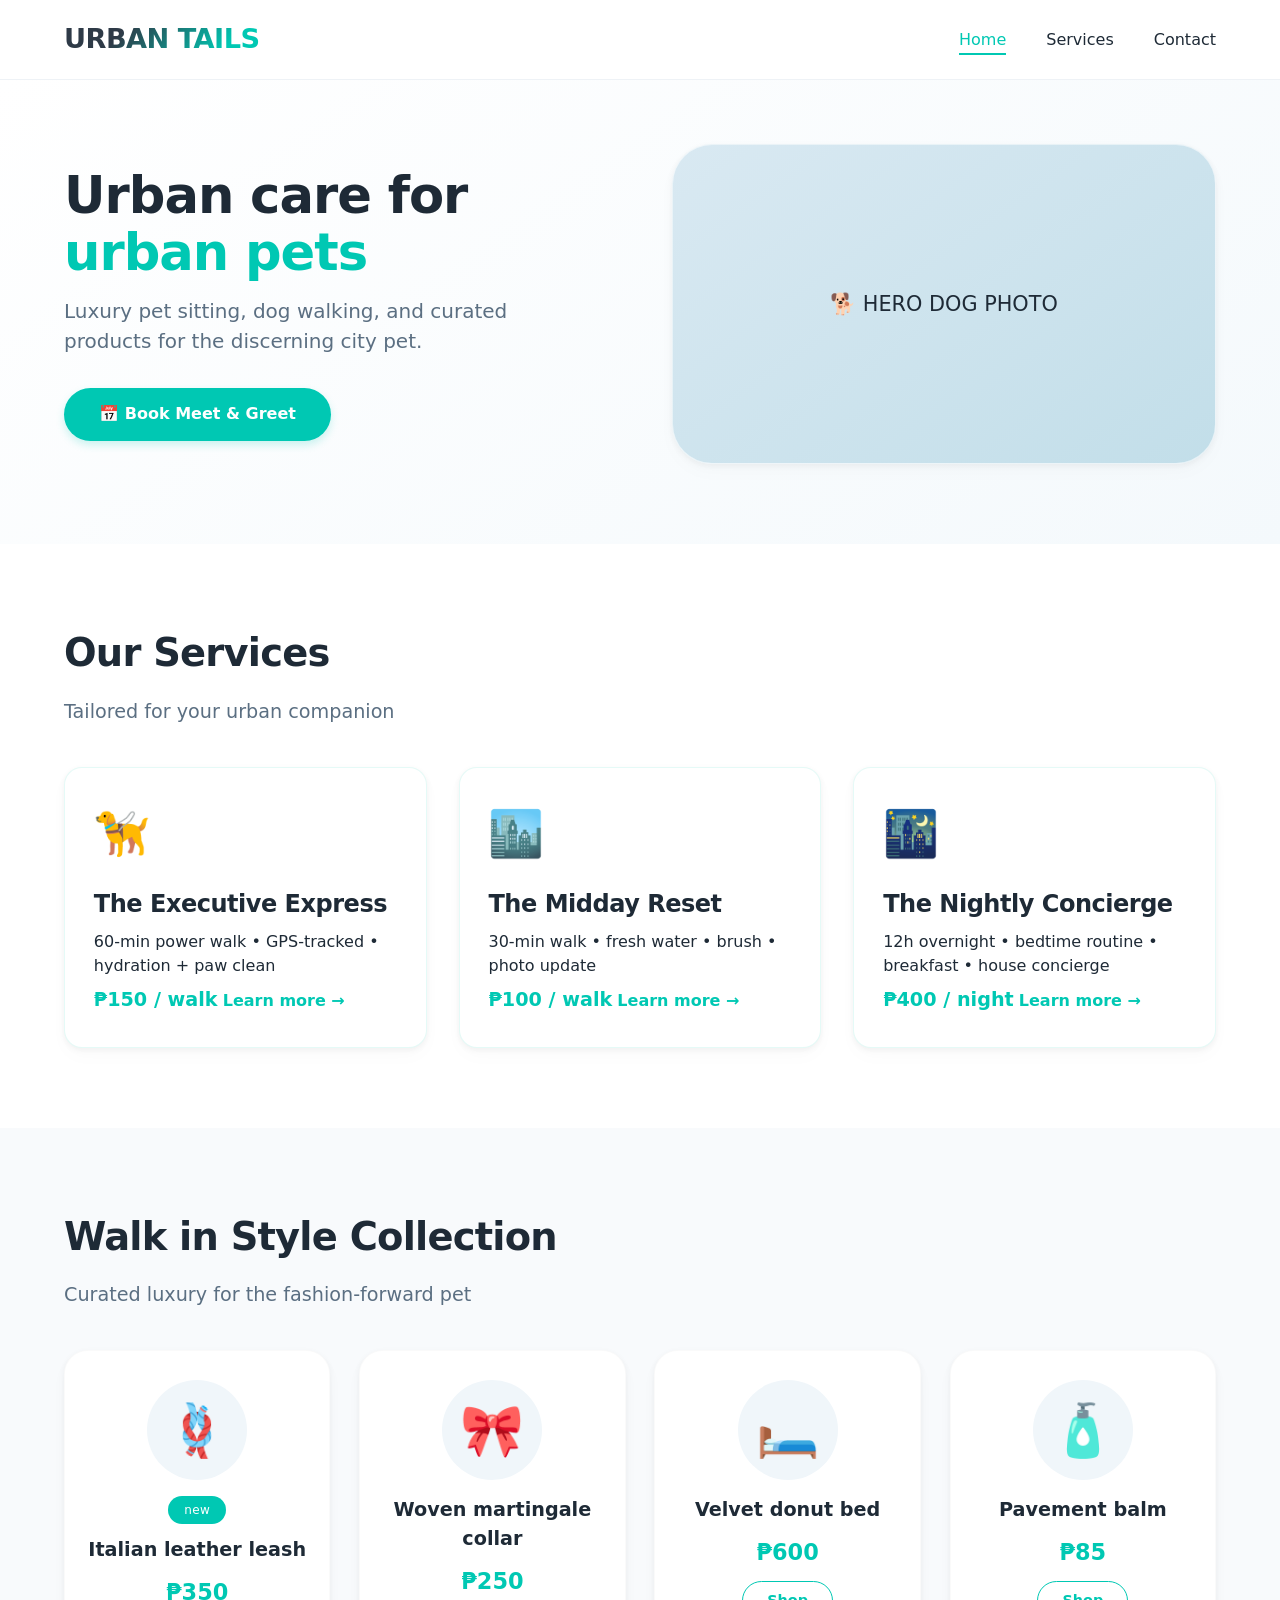
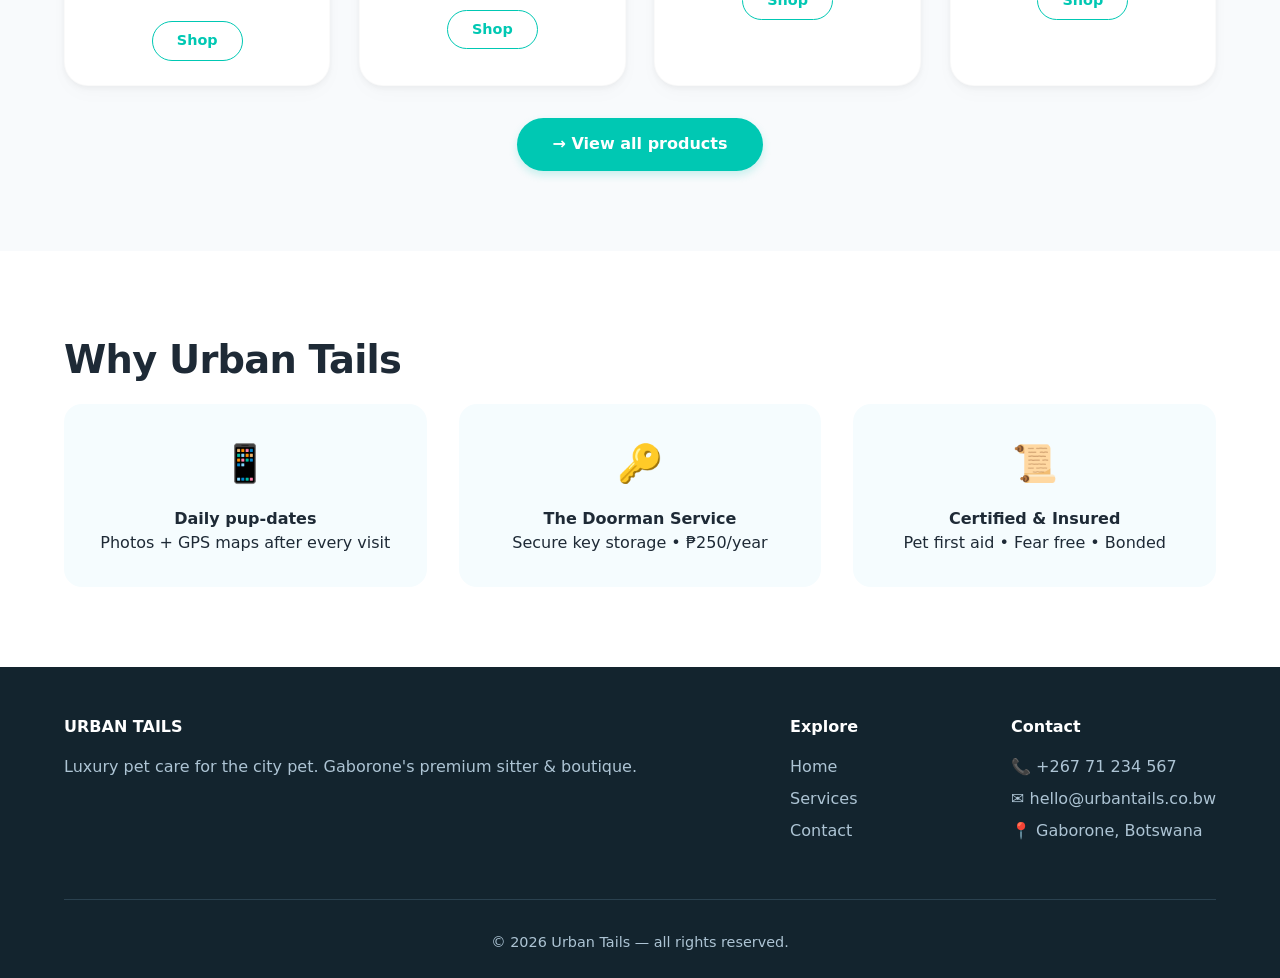
==== index.html @ a9adf1b3 "update files" ====
<!DOCTYPE html>
<html lang="en">
<head>
    <meta charset="UTF-8">
    <meta name="viewport" content="width=device-width, initial-scale=1.0">
    <title>Urban Tails - Luxury Pet Care Gaborone</title>
    <link rel="stylesheet" href="style.css">
</head>
<body>
    <!-- NAVIGATION -->
    <nav class="navbar">
        <div class="container nav-flex">
            <div class="logo">URBAN TAILS</div>
            <ul class="nav-links">
                <li><a href="index.html" class="active">Home</a></li>
                <li><a href="services.html">Services</a></li>
                <li><a href="contact.html">Contact</a></li>
            </ul>
        </div>
    </nav>

    <!-- HERO SECTION -->
    <section class="hero">
        <div class="container hero-flex">
            <div class="hero-text">
                <h1>Urban care for <span class="accent">urban pets</span></h1>
                <p>Luxury pet sitting, dog walking, and curated products for the discerning city pet.</p>
                <a href="contact.html" class="btn">📅 Book Meet & Greet</a>
            </div>
            <div class="hero-image">
                <!-- PLACEHOLDER: Replace with your hero-dog.jpg -->
                <div class="image-placeholder">🐕 HERO DOG PHOTO</div>
            </div>
        </div>
    </section>

    <!-- SERVICES PREVIEW -->
    <section class="services" id="services">
        <div class="container">
            <h2>Our Services</h2>
            <p class="section-sub">Tailored for your urban companion</p>
            
            <div class="services-flex">
                <!-- Service 1 -->
                <div class="service-card">
                    <div class="service-icon">🦮</div>
                    <h3>The Executive Express</h3>
                    <p>60-min power walk • GPS-tracked • hydration + paw clean</p>
                    <div class="price">₱150 / walk</div>
                    <a href="services.html" class="card-link">Learn more →</a>
                </div>
                
                <!-- Service 2 -->
                <div class="service-card">
                    <div class="service-icon">🏙️</div>
                    <h3>The Midday Reset</h3>
                    <p>30-min walk • fresh water • brush • photo update</p>
                    <div class="price">₱100 / walk</div>
                    <a href="services.html" class="card-link">Learn more →</a>
                </div>
                
                <!-- Service 3 -->
                <div class="service-card">
                    <div class="service-icon">🌃</div>
                    <h3>The Nightly Concierge</h3>
                    <p>12h overnight • bedtime routine • breakfast • house concierge</p>
                    <div class="price">₱400 / night</div>
                    <a href="services.html" class="card-link">Learn more →</a>
                </div>
            </div>
        </div>
    </section>

    <!-- BOUTIQUE PREVIEW -->
    <section class="boutique-preview">
        <div class="container">
            <h2>Walk in Style Collection</h2>
            <p class="section-sub">Curated luxury for the fashion-forward pet</p>
            
            <div class="product-grid">
                <!-- Product 1 -->
                <div class="product-item">
                    <div class="product-emoji">🪢</div>
                    <span class="badge">new</span>
                    <h4>Italian leather leash</h4>
                    <div class="product-price">₱350</div>
                    <a href="contact.html" class="btn-outline btn-small">Shop</a>
                </div>
                
                <!-- Product 2 -->
                <div class="product-item">
                    <div class="product-emoji">🎀</div>
                    <h4>Woven martingale collar</h4>
                    <div class="product-price">₱250</div>
                    <a href="contact.html" class="btn-outline btn-small">Shop</a>
                </div>
                
                <!-- Product 3 -->
                <div class="product-item">
                    <div class="product-emoji">🛏️</div>
                    <h4>Velvet donut bed</h4>
                    <div class="product-price">₱600</div>
                    <a href="contact.html" class="btn-outline btn-small">Shop</a>
                </div>
                
                <!-- Product 4 -->
                <div class="product-item">
                    <div class="product-emoji">🧴</div>
                    <h4>Pavement balm</h4>
                    <div class="product-price">₱85</div>
                    <a href="contact.html" class="btn-outline btn-small">Shop</a>
                </div>
            </div>
            
            <div class="center-btn">
                <a href="contact.html" class="btn">→ View all products</a>
            </div>
        </div>
    </section>

    <!-- WHY US -->
    <section class="why-us">
        <div class="container">
            <h2>Why Urban Tails</h2>
            <div class="features-flex">
                <div class="feature">
                    <div class="feature-icon">📱</div>
                    <h4>Daily pup-dates</h4>
                    <p>Photos + GPS maps after every visit</p>
                </div>
                <div class="feature">
                    <div class="feature-icon">🔑</div>
                    <h4>The Doorman Service</h4>
                    <p>Secure key storage • ₱250/year</p>
                </div>
                <div class="feature">
                    <div class="feature-icon">📜</div>
                    <h4>Certified & Insured</h4>
                    <p>Pet first aid • Fear free • Bonded</p>
                </div>
            </div>
        </div>
    </section>

    <!-- FOOTER -->
    <footer>
        <div class="container">
            <div class="footer-flex">
                <div class="footer-col">
                    <h4>URBAN TAILS</h4>
                    <p>Luxury pet care for the city pet. Gaborone's premium sitter & boutique.</p>
                </div>
                <div class="footer-col">
                    <h4>Explore</h4>
                    <ul>
                        <li><a href="index.html">Home</a></li>
                        <li><a href="services.html">Services</a></li>
                        <li><a href="contact.html">Contact</a></li>
                    </ul>
                </div>
                <div class="footer-col">
                    <h4>Contact</h4>
                    <ul>
                        <li>📞 +267 71 234 567</li>
                        <li>✉️ hello@urbantails.co.bw</li>
                        <li>📍 Gaborone, Botswana</li>
                    </ul>
                </div>
            </div>
            <div class="footer-bottom">
                © 2026 Urban Tails — all rights reserved.
            </div>
        </div>
    </footer>
</body>
</html>
---- style.css ----
/* ===== RESET & VARIABLES ===== */
* {
    margin: 0;
    padding: 0;
    box-sizing: border-box;
}

:root {
    --teal: #00C8B3;
    --charcoal: #2e3a47;
    --light-bg: #f8fafc;
    --white: #ffffff;
    --soft-gray: #eef2f6;
    --text-dark: #1e2a36;
    --text-light: #5b6f82;
    --shadow: 0 8px 20px rgba(0,0,0,0.02), 0 2px 6px rgba(0,0,0,0.05);
    --radius: 18px;
    --font-sans: 'Segoe UI', system-ui, -apple-system, BlinkMacSystemFont, Roboto, sans-serif;
}

body {
    font-family: var(--font-sans);
    background-color: var(--white);
    color: var(--text-dark);
    line-height: 1.5;
}

.container {
    max-width: 1200px;
    margin: 0 auto;
    padding: 0 24px;
}

/* ===== TYPOGRAPHY ===== */
h1, h2, h3 {
    font-weight: 600;
    letter-spacing: -0.02em;
}

h1 {
    font-size: 3.2rem;
    line-height: 1.1;
    margin-bottom: 1rem;
}

h2 {
    font-size: 2.4rem;
    margin-bottom: 1rem;
}

h3 {
    font-size: 1.5rem;
    margin-bottom: 0.5rem;
}

.section-sub {
    font-size: 1.2rem;
    color: var(--text-light);
    margin-bottom: 2.5rem;
    font-weight: 400;
}

a {
    text-decoration: none;
    color: inherit;
}

.accent {
    color: var(--teal);
}

/* ===== BUTTONS ===== */
.btn {
    display: inline-block;
    background: var(--teal);
    color: white;
    font-weight: 600;
    padding: 0.9rem 2.2rem;
    border-radius: 40px;
    border: none;
    cursor: pointer;
    transition: 0.2s ease;
    box-shadow: 0 4px 8px rgba(0,200,179,0.2);
    font-size: 1rem;
}

.btn:hover {
    background: #00aa99;
    transform: translateY(-2px);
    box-shadow: 0 10px 18px rgba(0,200,179,0.25);
}

.btn-outline {
    background: transparent;
    border: 1.5px solid var(--teal);
    color: var(--teal);
    box-shadow: none;
    padding: 0.5rem 1.5rem;
    border-radius: 40px;
    font-weight: 600;
    display: inline-block;
}

.btn-outline:hover {
    background: var(--teal);
    color: white;
}

.btn-light {
    background: white;
    color: var(--charcoal);
}

.btn-light:hover {
    background: var(--teal);
    color: white;
}

.btn-full {
    width: 100%;
}

.btn-small {
    padding: 0.5rem 1.5rem;
    font-size: 0.9rem;
}

/* ===== NAVIGATION ===== */
.navbar {
    padding: 1.2rem 0;
    border-bottom: 1px solid var(--soft-gray);
    background: var(--white);
    position: sticky;
    top: 0;
    z-index: 10;
    background: rgba(255,255,255,0.9);
    backdrop-filter: blur(4px);
}

.nav-flex {
    display: flex;
    align-items: center;
    justify-content: space-between;
}

.logo {
    font-weight: 700;
    font-size: 1.7rem;
    letter-spacing: -0.02em;
    background: linear-gradient(135deg, var(--charcoal) 30%, var(--teal) 80%);
    -webkit-background-clip: text;
    -webkit-text-fill-color: transparent;
    background-clip: text;
}

.nav-links {
    display: flex;
    gap: 2.5rem;
    list-style: none;
    font-weight: 500;
}

.nav-links a {
    color: var(--text-dark);
    padding-bottom: 4px;
    border-bottom: 2px solid transparent;
    transition: 0.2s;
}

.nav-links a:hover,
.nav-links a.active {
    border-bottom-color: var(--teal);
    color: var(--teal);
}

/* ===== HERO ===== */
.hero {
    padding: 4rem 0 5rem;
    background: linear-gradient(145deg, #ffffff 0%, #f4f9fc 100%);
}

.hero-flex {
    display: flex;
    align-items: center;
    gap: 4rem;
}

.hero-text {
    flex: 1;
}

.hero-text p {
    font-size: 1.25rem;
    color: var(--text-light);
    max-width: 500px;
    margin-bottom: 2rem;
}

.hero-image {
    flex: 1;
}

/* ===== IMAGE PLACEHOLDERS ===== */
.image-placeholder {
    background: linear-gradient(145deg, #d9e9f2, #c2dee9);
    border-radius: 40px;
    height: 320px;
    display: flex;
    align-items: center;
    justify-content: center;
    color: #1e2a36;
    font-size: 1.3rem;
    font-weight: 500;
    box-shadow: var(--shadow);
    border: 1px solid rgba(255,255,255,0.6);
}

.service-image {
    height: 200px;
    margin-top: 2rem;
    border-radius: 24px;
}

.team-image {
    height: 180px;
    margin-top: 2rem;
    border-radius: 24px;
}

.map-placeholder {
    background: var(--soft-gray);
    height: 250px;
    border-radius: 24px;
    display: flex;
    align-items: center;
    justify-content: center;
    color: var(--text-light);
    font-size: 1.2rem;
    margin: 2rem 0;
}

/* ===== SERVICES ===== */
.services, .service-section {
    padding: 5rem 0;
}

.services-flex {
    display: flex;
    gap: 2rem;
    margin-top: 2rem;
}

.service-card {
    background: var(--white);
    padding: 2rem 1.8rem;
    border-radius: var(--radius);
    box-shadow: var(--shadow);
    flex: 1;
    transition: 0.2s;
    border: 1px solid rgba(0,200,179,0.1);
}

.service-card.full {
    width: 100%;
    margin-bottom: 1rem;
}

.service-card:hover {
    box-shadow: 0 16px 30px rgba(0,0,0,0.04);
    border-color: var(--teal);
}

.service-icon {
    font-size: 2.8rem;
    margin-bottom: 1.2rem;
}

.price {
    font-weight: 700;
    color: var(--teal);
    font-size: 1.4rem;
    margin: 1rem 0 0.8rem;
}

.service-card .price {
    font-size: 1.2rem;
    margin: 0.5rem 0 0;
    display: inline-block;
}

.card-link {
    color: var(--teal);
    font-weight: 600;
    display: inline-flex;
    align-items: center;
    gap: 0.3rem;
}

.card-link:hover {
    text-decoration: underline;
}

.service-grid {
    display: grid;
    grid-template-columns: repeat(2, 1fr);
    gap: 1.5rem;
    margin: 2rem 0;
}

.alt-bg {
    background: var(--light-bg);
}

/* ===== ADDONS ===== */
.addons-grid {
    display: grid;
    grid-template-columns: repeat(3, 1fr);
    gap: 1rem;
    margin-top: 2rem;
}

.addon-item {
    background: var(--white);
    padding: 1rem 1.5rem;
    border-radius: 60px;
    border: 1px solid var(--soft-gray);
    display: flex;
    justify-content: space-between;
    font-weight: 500;
}

.addon-item span {
    color: var(--teal);
    font-weight: 700;
}

/* ===== BOUTIQUE ===== */
.boutique-preview {
    background: var(--light-bg);
    padding: 5rem 0;
}

.product-grid {
    display: flex;
    gap: 1.8rem;
    margin: 2.5rem 0 2rem;
}

.product-item {
    background: white;
    border-radius: 24px;
    padding: 1.8rem 1.2rem 1.5rem;
    text-align: center;
    flex: 1;
    box-shadow: var(--shadow);
    border: 1px solid rgba(0,0,0,0.02);
}

.product-emoji {
    font-size: 3.2rem;
    background: #f0f6fa;
    width: 100px;
    height: 100px;
    line-height: 100px;
    border-radius: 50%;
    margin: 0 auto 1rem;
    text-align: center;
}

.product-item h4 {
    font-size: 1.2rem;
    margin-bottom: 0.3rem;
    text-transform: lowercase;
}

.product-item h4::first-letter {
    text-transform: uppercase;
}

.product-price {
    color: var(--teal);
    font-weight: 700;
    font-size: 1.4rem;
    margin: 0.7rem 0;
}

.badge {
    background: var(--teal);
    color: white;
    font-size: 0.75rem;
    padding: 0.3rem 1rem;
    border-radius: 40px;
    display: inline-block;
    margin-bottom: 0.8rem;
    letter-spacing: 0.3px;
}

.center-btn {
    text-align: center;
    margin-top: 1.5rem;
}

/* ===== WHY US ===== */
.why-us {
    padding: 5rem 0;
}

.features-flex {
    display: flex;
    gap: 2rem;
    text-align: center;
}

.feature {
    flex: 1;
    background: #f5fcfe;
    padding: 2rem 1.5rem;
    border-radius: var(--radius);
}

.feature-icon {
    font-size: 2.3rem;
    margin-bottom: 1rem;
}

/* ===== CONTACT PAGE ===== */
.page-header {
    padding: 3rem 0;
    text-align: center;
    background: var(--light-bg);
}

.contact-section {
    padding: 4rem 0;
}

.contact-flex {
    display: flex;
    gap: 3rem;
    align-items: flex-start;
}

.contact-form {
    flex: 2;
    background: white;
    padding: 2rem;
    border-radius: var(--radius);
    box-shadow: var(--shadow);
}

.contact-info {
    flex: 1;
}

.form-group {
    margin-bottom: 1.2rem;
}

.form-group input,
.form-group select,
.form-group textarea {
    width: 100%;
    padding: 0.9rem 1rem;
    border: 1px solid #dde7ed;
    border-radius: 40px;
    font-family: inherit;
    font-size: 0.95rem;
}

.form-group textarea {
    border-radius: 24px;
    resize: vertical;
}

.info-block {
    margin-bottom: 2rem;
}

.info-block h4 {
    color: var(--teal);
    margin-bottom: 0.5rem;
}

/* ===== CTA ===== */
.cta {
    padding: 4rem 0;
    background: var(--charcoal);
    color: white;
    text-align: center;
}

.cta h2 {
    color: white;
}

.cta p {
    margin-bottom: 2rem;
    font-size: 1.2rem;
}

/* ===== FOOTER ===== */
footer {
    background: #13242e;
    color: #adc4d4;
    padding: 3rem 0 1.5rem;
}

.footer-flex {
    display: flex;
    justify-content: space-between;
    flex-wrap: wrap;
    gap: 2rem;
    margin-bottom: 3rem;
}

.footer-col h4 {
    color: white;
    margin-bottom: 1rem;
}

.footer-col ul {
    list-style: none;
}

.footer-col li {
    margin-bottom: 0.5rem;
}

.footer-col a {
    color: #adc4d4;
}

.footer-col a:hover {
    color: var(--teal);
}

.footer-bottom {
    text-align: center;
    border-top: 1px solid #2a414f;
    padding-top: 2rem;
    font-size: 0.9rem;
}

/* ===== RESPONSIVE ===== */
@media (max-width: 800px) {
    h1 { font-size: 2.6rem; }
    
    .nav-flex {
        flex-direction: column;
        gap: 0.8rem;
    }
    
    .hero-flex,
    .services-flex,
    .product-grid,
    .features-flex,
    .contact-flex,
    .service-grid,
    .addons-grid {
        flex-direction: column;
        grid-template-columns: 1fr;
    }
    
    .hero-image {
        width: 100%;
    }
    
    .image-placeholder {
        height: 240px;
    }
    
    .addons-grid {
        grid-template-columns: 1fr;
    }
}
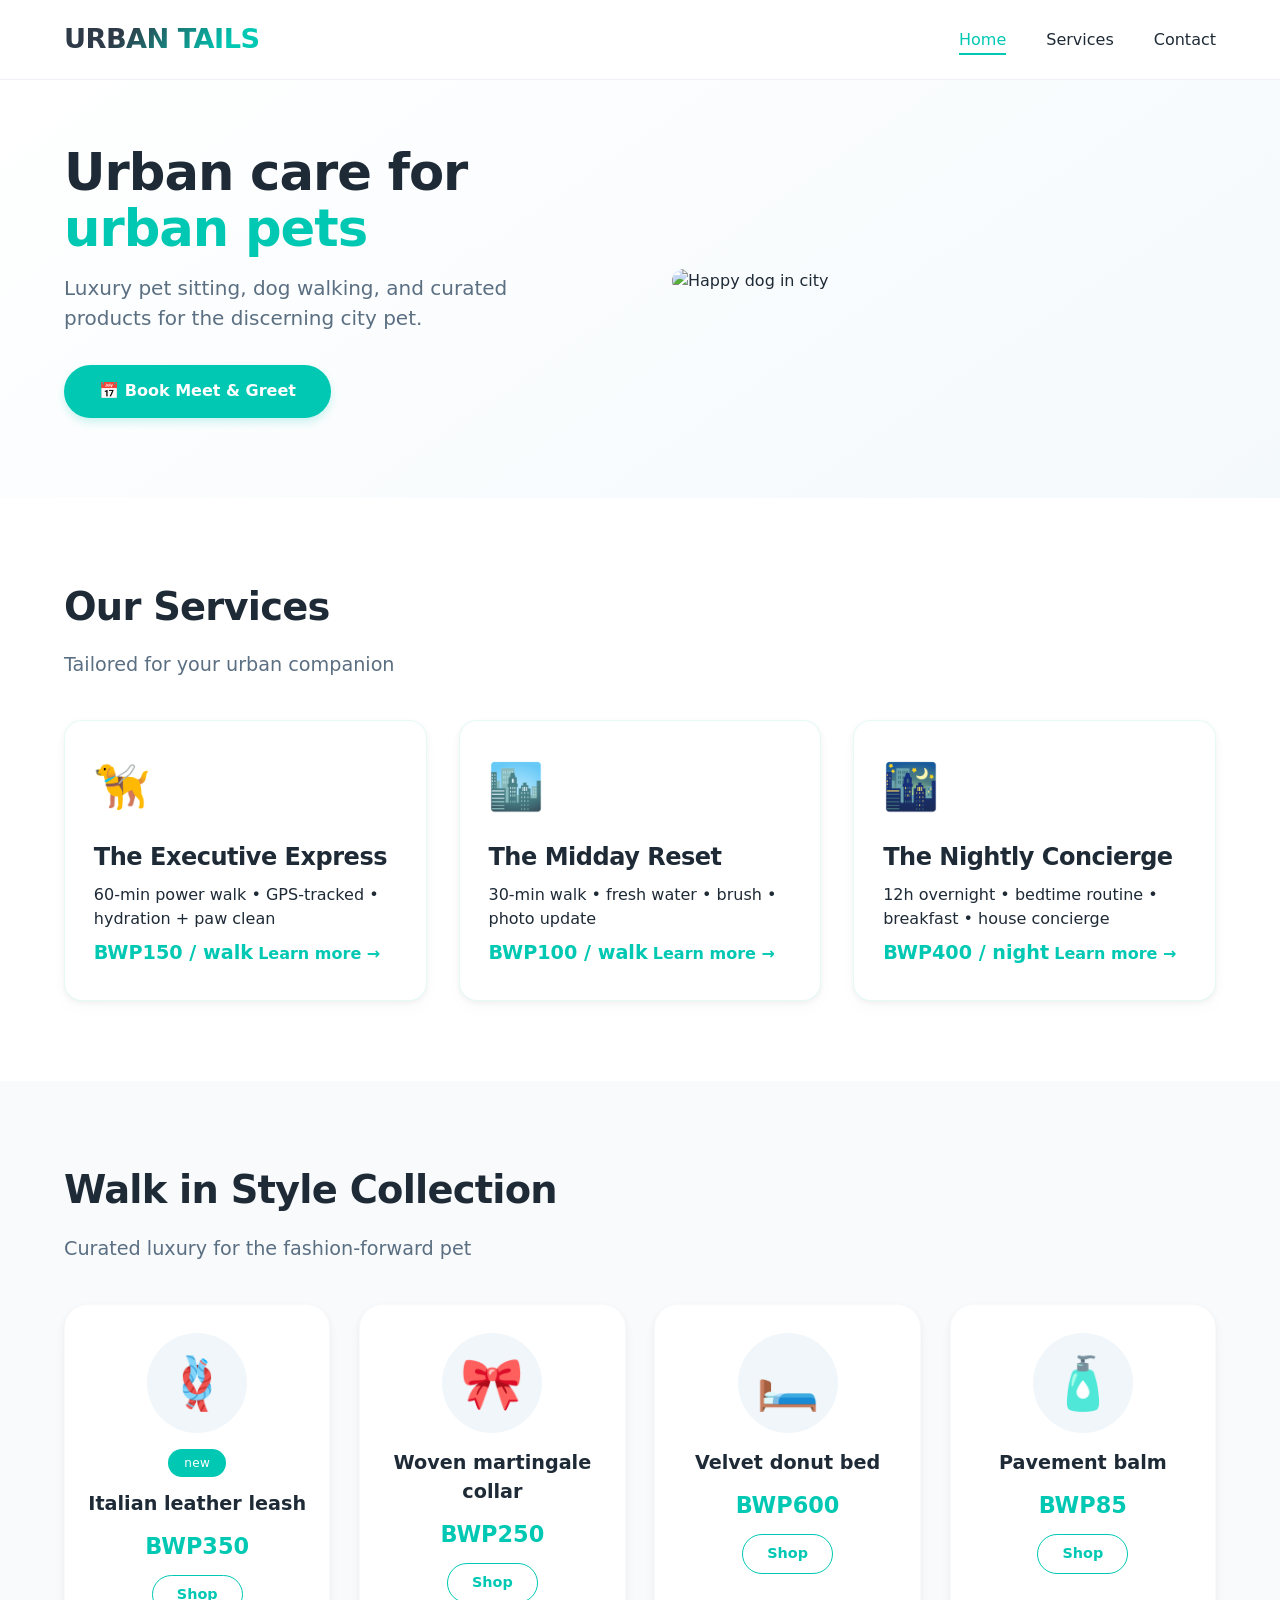
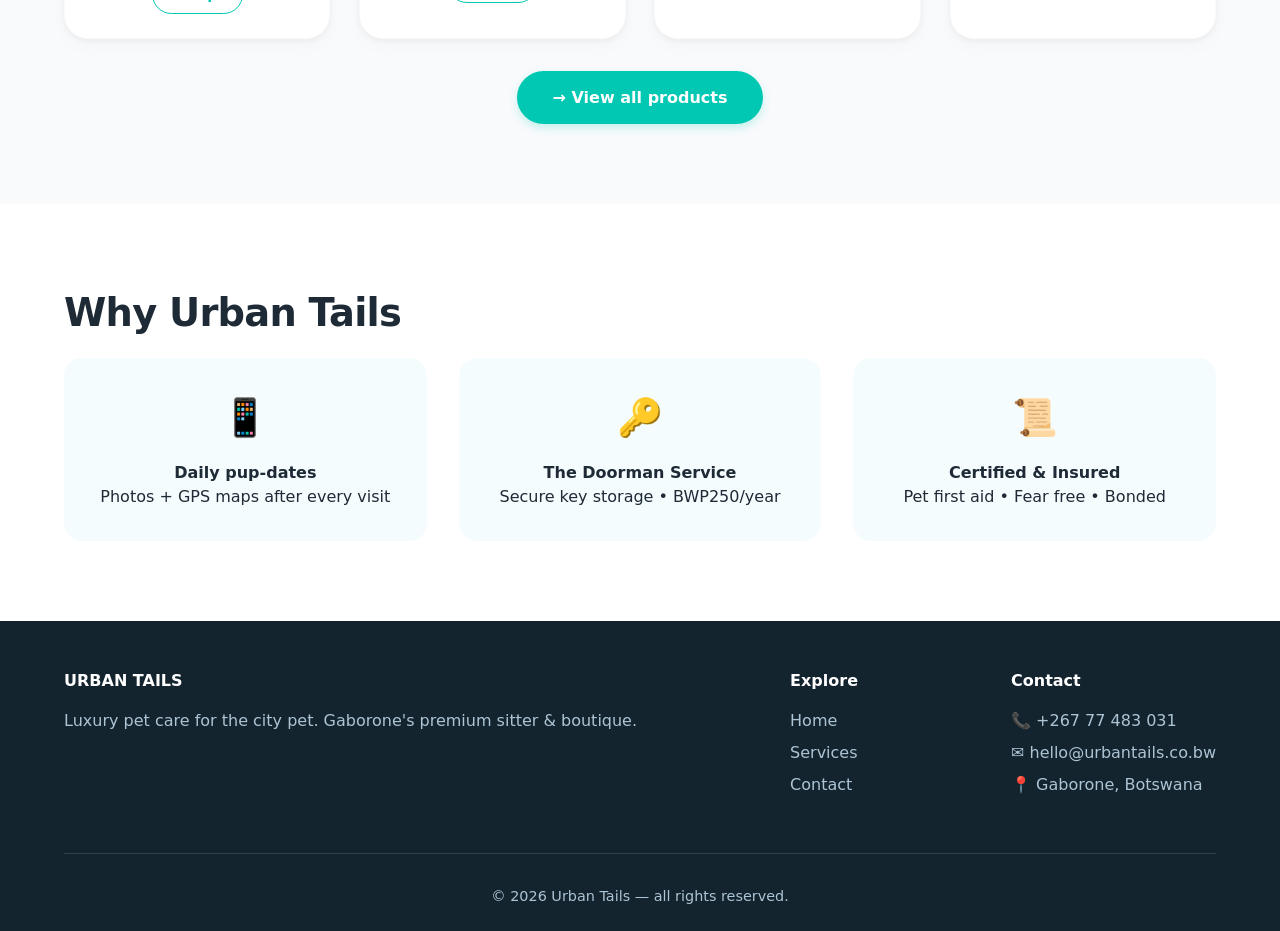
==== commit 68d483e7: "UPDATE FILES" ====
--- a/index.html
+++ b/index.html
@@ -28,8 +28,8 @@
                 <a href="contact.html" class="btn">📅 Book Meet & Greet</a>
             </div>
             <div class="hero-image">
-                <!-- PLACEHOLDER: Replace with your hero-dog.jpg -->
-                <div class="image-placeholder">🐕 HERO DOG PHOTO</div>
+               
+                <img src="https://i.pinimg.com/736x/10/77/fc/1077fc29ea9db64e084b73228e72a44c.jpg" alt="Happy dog in city" style="width:100%; height:100%; object-fit:cover; border-radius:40px;">
             </div>
         </div>
     </section>
@@ -46,7 +46,7 @@
                     <div class="service-icon">🦮</div>
                     <h3>The Executive Express</h3>
                     <p>60-min power walk • GPS-tracked • hydration + paw clean</p>
-                    <div class="price">₱150 / walk</div>
+                    <div class="price">BWP150 / walk</div>
                     <a href="services.html" class="card-link">Learn more →</a>
                 </div>
                 
@@ -55,7 +55,7 @@
                     <div class="service-icon">🏙️</div>
                     <h3>The Midday Reset</h3>
                     <p>30-min walk • fresh water • brush • photo update</p>
-                    <div class="price">₱100 / walk</div>
+                    <div class="price">BWP100 / walk</div>
                     <a href="services.html" class="card-link">Learn more →</a>
                 </div>
                 
@@ -64,7 +64,7 @@
                     <div class="service-icon">🌃</div>
                     <h3>The Nightly Concierge</h3>
                     <p>12h overnight • bedtime routine • breakfast • house concierge</p>
-                    <div class="price">₱400 / night</div>
+                    <div class="price">BWP400 / night</div>
                     <a href="services.html" class="card-link">Learn more →</a>
                 </div>
             </div>
@@ -83,7 +83,7 @@
                     <div class="product-emoji">🪢</div>
                     <span class="badge">new</span>
                     <h4>Italian leather leash</h4>
-                    <div class="product-price">₱350</div>
+                    <div class="product-price">BWP350</div>
                     <a href="contact.html" class="btn-outline btn-small">Shop</a>
                 </div>
                 
@@ -91,7 +91,7 @@
                 <div class="product-item">
                     <div class="product-emoji">🎀</div>
                     <h4>Woven martingale collar</h4>
-                    <div class="product-price">₱250</div>
+                    <div class="product-price">BWP250</div>
                     <a href="contact.html" class="btn-outline btn-small">Shop</a>
                 </div>
                 
@@ -99,7 +99,7 @@
                 <div class="product-item">
                     <div class="product-emoji">🛏️</div>
                     <h4>Velvet donut bed</h4>
-                    <div class="product-price">₱600</div>
+                    <div class="product-price">BWP600</div>
                     <a href="contact.html" class="btn-outline btn-small">Shop</a>
                 </div>
                 
@@ -107,7 +107,7 @@
                 <div class="product-item">
                     <div class="product-emoji">🧴</div>
                     <h4>Pavement balm</h4>
-                    <div class="product-price">₱85</div>
+                    <div class="product-price">BWP85</div>
                     <a href="contact.html" class="btn-outline btn-small">Shop</a>
                 </div>
             </div>
@@ -131,7 +131,7 @@
                 <div class="feature">
                     <div class="feature-icon">🔑</div>
                     <h4>The Doorman Service</h4>
-                    <p>Secure key storage • ₱250/year</p>
+                    <p>Secure key storage • BWP250/year</p>
                 </div>
                 <div class="feature">
                     <div class="feature-icon">📜</div>
@@ -161,7 +161,7 @@
                 <div class="footer-col">
                     <h4>Contact</h4>
                     <ul>
-                        <li>📞 +267 71 234 567</li>
+                        <li>📞 +267 77 483 031</li>
                         <li>✉️ hello@urbantails.co.bw</li>
                         <li>📍 Gaborone, Botswana</li>
                     </ul>
